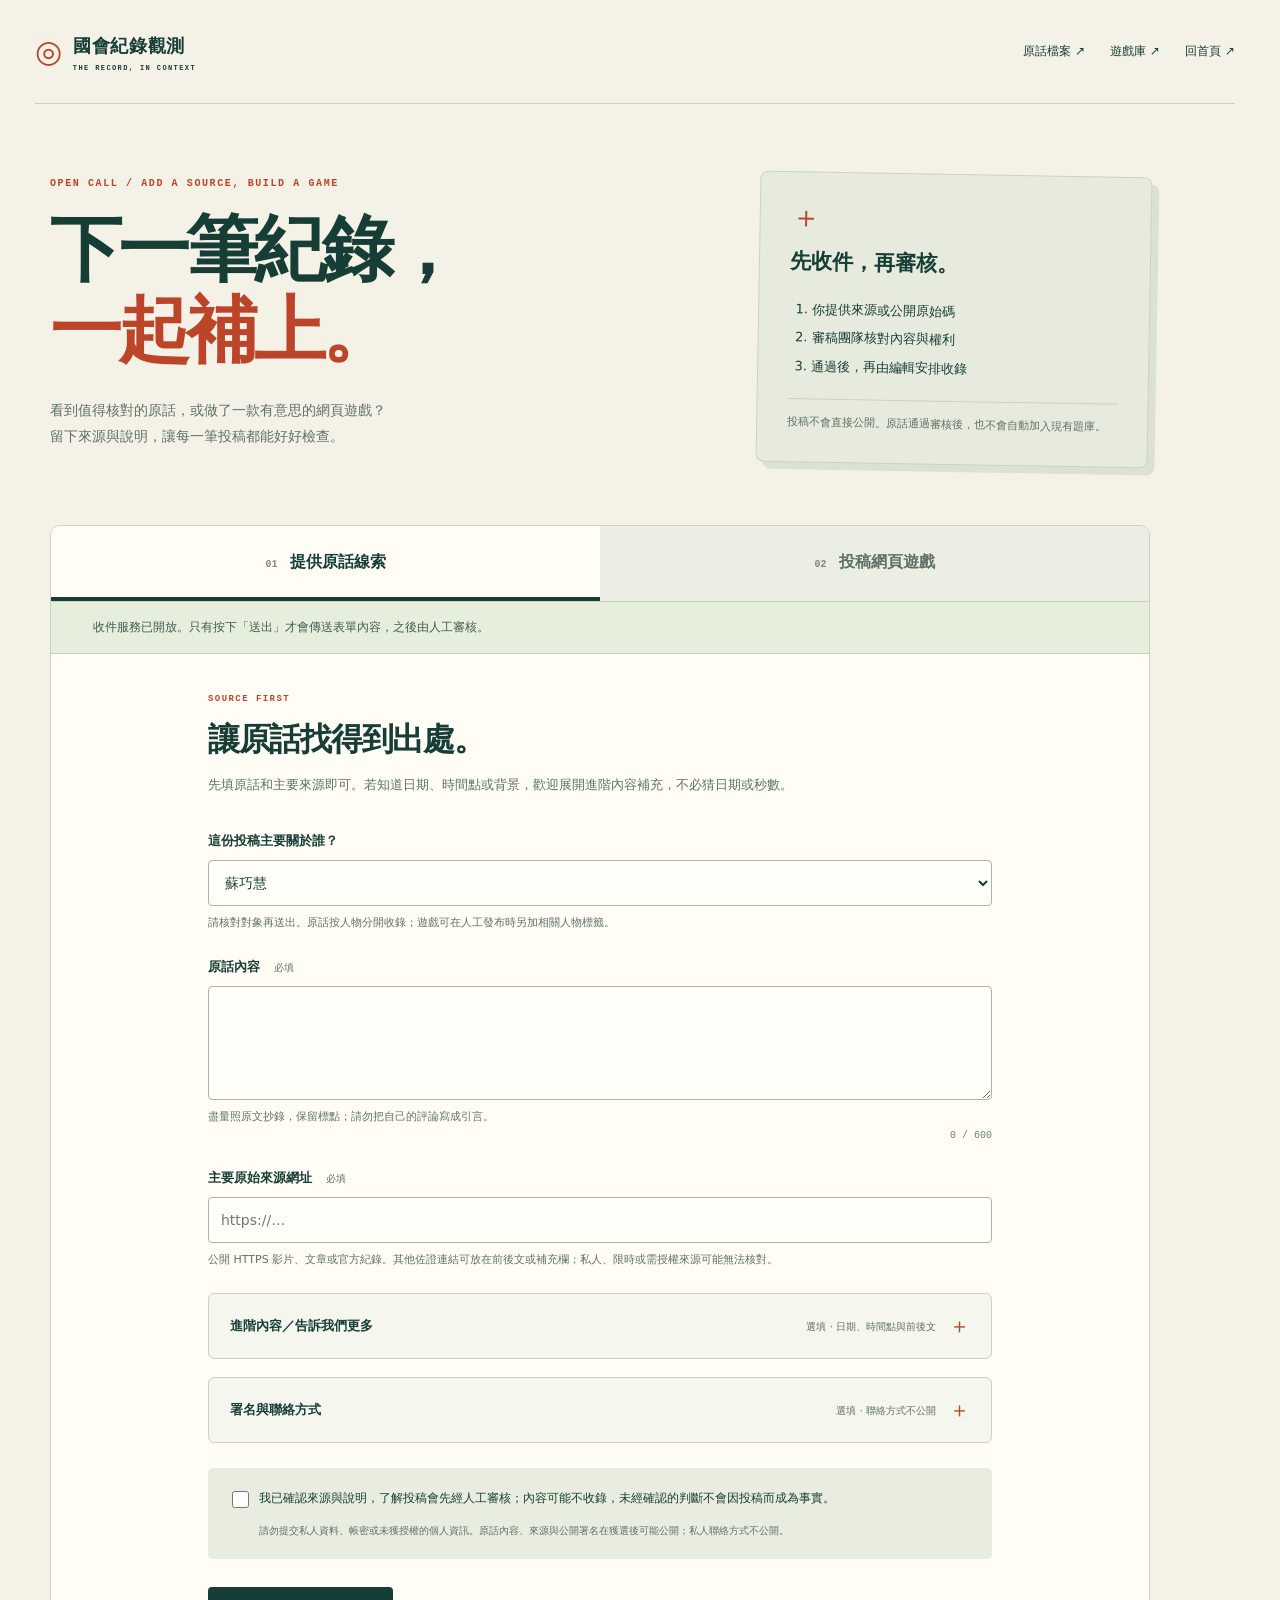
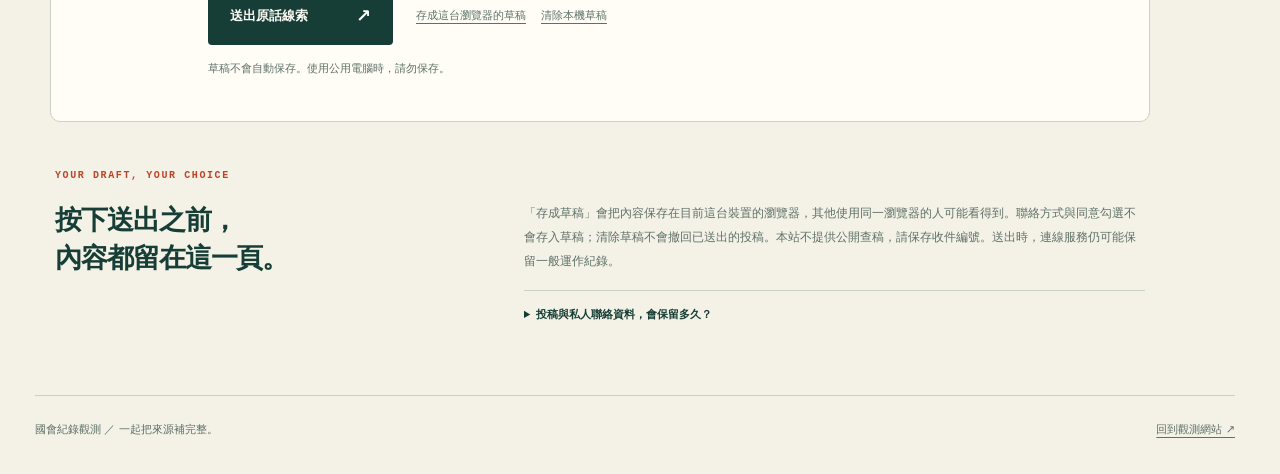
==== contribute/index.html @ 3428fed2 "Add private-reviewed multi-person contribution forms" ====
<!doctype html>
<html lang="zh-Hant">
<head>
  <meta charset="UTF-8">
  <meta name="viewport" content="width=device-width,initial-scale=1">
  <meta name="theme-color" content="#173e36">
  <meta name="referrer" content="no-referrer">
  <title>一起補上紀錄｜國會紀錄觀測</title>
  <meta name="description" content="提供可核對的原話來源，或投稿附公開原始碼的網頁遊戲。所有投稿先經人工審核。">
  <link rel="canonical" href="https://huiao-new-taipei.github.io/contribute/">
  <meta property="og:type" content="website"><meta property="og:locale" content="zh_TW">
  <meta property="og:title" content="一起補上紀錄｜國會紀錄觀測">
  <meta property="og:description" content="有原話來源，或做了一款網頁遊戲？把線索交給人工審核。">
  <meta property="og:url" content="https://huiao-new-taipei.github.io/contribute/">
  <meta property="og:image" content="https://huiao-new-taipei.github.io/assets/og-records.png">
  <meta name="twitter:card" content="summary_large_image">
  <link rel="stylesheet" href="/contribute/contribute.css?v=17">
  <script src="/contribute/core.js?v=17" defer></script>
  <script src="/contribute/form.js?v=17" defer></script>
</head>
<body data-subject-id="su-chiao-hui">
<a class="skip" href="#contribution">直接填寫投稿</a>
<header class="intake-header"><a class="wordmark" href="/"><span aria-hidden="true">◎</span><span>國會紀錄觀測<small>THE RECORD, IN CONTEXT</small></span></a><nav aria-label="主要導覽"><a href="/#statements">原話檔案 ↗</a><a href="/game/">遊戲庫 ↗</a><a href="/">回首頁 ↗</a></nav></header>
<main class="intake-shell">
  <section class="intake-hero"><div><p class="eyebrow">OPEN CALL / ADD A SOURCE, BUILD A GAME</p><h1>下一筆紀錄，<br><em>一起補上。</em></h1><p>看到值得核對的原話，或做了一款有意思的網頁遊戲？<br>留下來源與說明，讓每一筆投稿都能好好檢查。</p></div><aside class="process-card"><span class="process-mark" aria-hidden="true">＋</span><h2>先收件，再審核。</h2><ol><li>你提供來源或公開原始碼</li><li>審稿團隊核對內容與權利</li><li>通過後，再由編輯安排收錄</li></ol><p>投稿不會直接公開。原話通過審核後，也不會自動加入現有題庫。</p></aside></section>
  <section id="contribution" class="intake-panel" aria-labelledby="form-heading">
    <h2 id="form-heading" class="sr-only">選擇投稿類型並填寫</h2>
    <div class="type-tabs" role="tablist" aria-label="投稿類型"><button id="tab-quote" role="tab" type="button" aria-controls="panel-quote" aria-selected="true" tabindex="0"><span>01</span>提供原話線索</button><button id="tab-game" role="tab" type="button" aria-controls="panel-game" aria-selected="false" tabindex="-1"><span>02</span>投稿網頁遊戲</button></div>
    <div id="connection-status" class="connection-status" role="status">正在確認收件狀態。表單不會自動送出。</div>
    <noscript><p class="form-notice">這份表單需要啟用 JavaScript。啟用前無法傳送任何資料。</p></noscript>
    <div id="panel-quote" role="tabpanel" aria-labelledby="tab-quote">
      <form id="quote-form" data-kind="quote" novalidate>
        <div class="form-head"><p class="eyebrow">SOURCE FIRST</p><h2>讓原話找得到出處。</h2><p>先填原話和主要來源即可。若知道日期、時間點或背景，歡迎展開進階內容補充，不必猜日期或秒數。</p></div>
        <div class="error-summary" tabindex="-1" role="alert" hidden></div>
        <div class="field"><label for="quote-subjectId">這份投稿主要關於誰？</label><select id="quote-subjectId" name="subjectId" aria-describedby="quote-subjectId-hint"><option value="shen-pao-yang">沈伯洋</option><option value="su-chiao-hui">蘇巧慧</option></select><p id="quote-subjectId-hint" class="hint">請核對對象再送出。原話按人物分開收錄；遊戲可在人工發布時另加相關人物標籤。</p></div>
        <div class="field"><label for="quote-quote">原話內容 <span>必填</span></label><textarea id="quote-quote" name="quote" rows="4" maxlength="600" required aria-describedby="quote-quote-hint"></textarea><p id="quote-quote-hint" class="hint">盡量照原文抄錄，保留標點；請勿把自己的評論寫成引言。<span class="count" data-count="quote">0 / 600</span></p></div>
        <div class="field"><label for="quote-sourceUrl">主要原始來源網址 <span>必填</span></label><input id="quote-sourceUrl" name="sourceUrl" type="url" inputmode="url" maxlength="2048" placeholder="https://…" required aria-describedby="quote-sourceUrl-hint"><p id="quote-sourceUrl-hint" class="hint">公開 HTTPS 影片、文章或官方紀錄。其他佐證連結可放在前後文或補充欄；私人、限時或需授權來源可能無法核對。</p></div>
        <details class="optional-details" data-section="quote-info"><summary><span>進階內容／告訴我們更多</span><small>選填 · 日期、時間點與前後文</small></summary><div class="optional-content">
        <div class="date-grid"><div class="field"><label for="quote-sourceDate">發言／發表日期 <span>選填</span></label><input id="quote-sourceDate" name="sourceDate" type="date" min="1900-01-01" aria-describedby="quote-sourceDate-hint"><p id="quote-sourceDate-hint" class="hint">填內容發生的日期；若只知道轉載日，請在背景中註明。</p></div><label class="check date-unknown"><input name="dateUnknown" type="checkbox">日期尚不確定</label></div>
        <div class="field"><label for="quote-locator">影片時間點／原文位置 <span>選填</span></label><input id="quote-locator" name="locator" type="text" maxlength="240" placeholder="例如 12:34–13:05、文章第 4 段，或「尚待定位」" aria-describedby="quote-locator-hint"><p id="quote-locator-hint" class="hint">請說明如何找到這段話。無法確認秒數時，寫出段落或待查資訊即可。</p></div>
        <div class="field"><label for="quote-context">前後文與背景 <span>選填</span></label><textarea id="quote-context" name="context" rows="5" maxlength="2000" aria-describedby="quote-context-hint"></textarea><p id="quote-context-hint" class="hint">他在什麼場合、回答什麼問題？前後還說了什麼？請註明是本人發言、書面文字或媒體引述。<span class="count" data-count="context">0 / 2000</span></p></div>
        <div class="field"><label for="quote-note">為什麼值得收錄？／其他補充 <span>選填</span></label><textarea id="quote-note" name="note" rows="3" maxlength="1000" aria-describedby="quote-note-hint"></textarea><p id="quote-note-hint" class="hint">可以指出需要核對或補充的地方。評論與推論請和原句分開。<span class="count" data-count="note">0 / 1000</span></p></div>
        </div></details>
        <details class="optional-details" data-section="quote-identity"><summary><span>署名與聯絡方式</span><small>選填 · 聯絡方式不公開</small></summary><div class="optional-content">
        <fieldset class="identity-fields"><legend>署名與聯絡方式</legend><p class="hint">都可不填。公開署名和私人聯絡方式，分開處理。</p><div class="field"><label for="quote-creditName">希望公開顯示的署名 <span>選填</span></label><input id="quote-creditName" name="creditName" type="text" maxlength="60" autocomplete="off" aria-describedby="quote-creditName-hint"><p id="quote-creditName-hint" class="hint">可用暱稱，請勿放 Email 或網址；不填就不署名。</p></div><label class="check"><input name="creditConsent" type="checkbox">若內容獲選，我同意公開顯示這個署名。</label><div class="contact-grid"><div class="field"><label for="quote-contactKind">私人聯絡方式 <span>選填</span></label><select id="quote-contactKind" name="contactKind"><option value="email">Email</option><option value="url">公開聯絡網址</option></select></div><div class="field"><label for="quote-contactValue">Email／HTTPS 聯絡網址</label><input id="quote-contactValue" name="contactValue" type="text" maxlength="2048" autocomplete="off" aria-describedby="quote-contactValue-hint"><p id="quote-contactValue-hint" class="hint">只提供給審稿團隊，不公開，也不寫入本機草稿。</p></div></div><label class="check"><input name="contactConsent" type="checkbox">若有填聯絡方式，我同意審稿團隊私下保存，僅供本次投稿聯繫。</label></fieldset>
        </div></details>
        <div class="consent-block"><label class="check"><input name="reviewConsent" type="checkbox" required>我已確認來源與說明，了解投稿會先經人工審核；內容可能不收錄，未經確認的判斷不會因投稿而成為事實。</label><p>請勿提交私人資料、帳密或未獲授權的個人資訊。原話內容、來源與公開署名在獲選後可能公開；私人聯絡方式不公開。</p></div>
        <div class="honey" aria-hidden="true"><label for="quote-website">此欄請留空</label><input id="quote-website" name="website" type="text" tabindex="-1" autocomplete="off"></div>
        <div class="form-actions"><button class="submit-button" type="submit" disabled>送出原話線索 <span aria-hidden="true">↗</span></button><button type="button" data-action="save">存成這台瀏覽器的草稿</button><button type="button" data-action="clear">清除本機草稿</button></div><p class="draft-status hint" role="status">草稿不會自動保存。使用公用電腦時，請勿保存。</p><div class="submission-status" role="status" tabindex="-1" hidden></div>
      </form>
    </div>
    <div id="panel-game" role="tabpanel" aria-labelledby="tab-game" hidden>
      <form id="game-form" data-kind="game" novalidate>
        <div class="form-head"><p class="eyebrow">BUILD SOMETHING PLAYABLE</p><h2>把你的網頁遊戲，<br>放進下一個空位。</h2><p>填上名稱、簡介與公開原始碼，就能送出投稿。其他資訊可選填；這裡不會載入遠端遊戲或圖片。</p></div>
        <div class="error-summary" tabindex="-1" role="alert" hidden></div>
        <div class="field"><label for="game-subjectId">這份投稿主要關於誰？</label><select id="game-subjectId" name="subjectId" aria-describedby="game-subjectId-hint"><option value="shen-pao-yang">沈伯洋</option><option value="su-chiao-hui">蘇巧慧</option></select><p id="game-subjectId-hint" class="hint">請核對對象再送出。原話按人物分開收錄；遊戲可在人工發布時另加相關人物標籤。</p></div>
        <div class="field"><label for="game-title">遊戲名稱 <span>必填</span></label><input id="game-title" name="title" type="text" maxlength="100" required></div>
        <div class="field"><label for="game-summary">遊戲簡介與玩法 <span>必填</span></label><textarea id="game-summary" name="summary" rows="4" maxlength="1200" required aria-describedby="game-summary-hint"></textarea><p id="game-summary-hint" class="hint">玩家要做什麼、如何操作？若引用現實言論，請附上可核對來源。<span class="count" data-count="summary">0 / 1200</span></p></div>
        <div class="field"><label for="game-repoUrl">公開 GitHub 原始碼儲存庫 <span>必填</span></label><input id="game-repoUrl" name="repoUrl" type="url" inputmode="url" maxlength="2048" required placeholder="https://github.com/owner/repository" aria-describedby="game-repoUrl-hint"><p id="game-repoUrl-hint" class="hint">必須能在未登入時閱讀原始碼。請填專案首頁；私有儲存庫、壓縮檔或只有試玩頁不符合條件。審稿時會另行確認公開性。</p></div>
        <details class="optional-details" data-section="game-info"><summary><span>進階遊戲資訊／告訴我們更多</span><small>選填 · 試玩、封面、版本與授權</small></summary><div class="optional-content"><p class="optional-intro">現在不確定可以先留空。審稿時可能請你補上版本、素材與授權說明；投稿不代表已通過檢查。</p>
        <div class="field"><label for="game-commitSha">供審核的完整 commit SHA <span>選填</span></label><input id="game-commitSha" name="commitSha" type="text" maxlength="40" minlength="40" spellcheck="false" autocapitalize="off" placeholder="40 個十六進位字元" aria-describedby="game-commitSha-hint"><p id="game-commitSha-hint" class="hint">在 GitHub 的提交紀錄複製完整版本編號，不是 main、分支名或短編號。若有提供，會以這個固定版本核對。</p></div>
        <div class="field"><label for="game-gameUrl">第三方試玩網址 <span>選填</span></label><input id="game-gameUrl" name="gameUrl" type="url" inputmode="url" maxlength="2048" placeholder="https://…" aria-describedby="game-gameUrl-hint"><p id="game-gameUrl-hint" class="hint">沒有已部署版本也可以投稿；請在原始碼說明如何執行。若通過收錄，會以明確的第三方連結顯示，不內嵌執行。</p></div>
        <div class="field"><label for="game-screenshotUrl">PNG／JPG 封面來源網址 <span>選填</span></label><input id="game-screenshotUrl" name="screenshotUrl" type="url" inputmode="url" maxlength="2048" placeholder="https://…/cover.png" aria-describedby="game-screenshotUrl-hint"><p id="game-screenshotUrl-hint" class="hint">公開 HTTPS 圖片，網址路徑須以 .png、.jpg 或 .jpeg 結尾。此頁不會自動載入；公開封面須經審稿人核准並放到本站。</p></div>
        <div class="field"><label for="game-license">程式授權名稱／條款位置 <span>選填</span></label><input id="game-license" name="license" type="text" maxlength="120" placeholder="例如 MIT；LICENSE 檔案在專案根目錄" aria-describedby="game-license-hint"><p id="game-license-hint" class="hint">原始碼公開不代表可自由使用。請明列授權；授權不明時可能無法收錄。</p></div>
        <div class="field"><label for="game-assetRights">圖片、音樂、字型等素材的權利說明 <span>選填</span></label><textarea id="game-assetRights" name="assetRights" rows="4" maxlength="1200" aria-describedby="game-assetRights-hint"></textarea><p id="game-assetRights-hint" class="hint">列出自製或第三方素材、作者與授權來源；沒有外部素材也請寫明。<span class="count" data-count="assetRights">0 / 1200</span></p></div>
        <label class="check rights-confirm"><input name="rightsConfirmed" type="checkbox">我確認有權提供程式與素材供審核，並已如實列出授權及限制。</label>
        <div class="field"><label for="game-externalServices">外部服務與資料處理 <span>選填</span></label><textarea id="game-externalServices" name="externalServices" rows="3" maxlength="1000" aria-describedby="game-externalServices-hint"></textarea><p id="game-externalServices-hint" class="hint">是否連接外部 API、需登入、收集資料、分析追蹤或產生費用？請逐項說明；沒有就填「無」。<span class="count" data-count="externalServices">0 / 1000</span></p></div>
        <div class="field"><label for="game-note">其他補充 <span>選填</span></label><textarea id="game-note" name="note" rows="3" maxlength="1000" aria-describedby="game-note-hint"></textarea><p id="game-note-hint" class="hint">例如支援裝置、已知限制或需要協助的地方。<span class="count" data-count="note">0 / 1000</span></p></div>
        </div></details>
        <details class="optional-details" data-section="game-identity"><summary><span>署名與聯絡方式</span><small>選填 · 聯絡方式不公開</small></summary><div class="optional-content">
        <fieldset class="identity-fields"><legend>署名與聯絡方式</legend><p class="hint">都可不填。公開署名和私人聯絡方式，分開處理。</p><div class="field"><label for="game-creditName">希望公開顯示的署名 <span>選填</span></label><input id="game-creditName" name="creditName" type="text" maxlength="60" autocomplete="off" aria-describedby="game-creditName-hint"><p id="game-creditName-hint" class="hint">可用暱稱，請勿放 Email 或網址；不填就不署名。</p></div><label class="check"><input name="creditConsent" type="checkbox">若內容獲選，我同意公開顯示這個署名。</label><div class="contact-grid"><div class="field"><label for="game-contactKind">私人聯絡方式 <span>選填</span></label><select id="game-contactKind" name="contactKind"><option value="email">Email</option><option value="url">公開聯絡網址</option></select></div><div class="field"><label for="game-contactValue">Email／HTTPS 聯絡網址</label><input id="game-contactValue" name="contactValue" type="text" maxlength="2048" autocomplete="off" aria-describedby="game-contactValue-hint"><p id="game-contactValue-hint" class="hint">只提供給審稿團隊，不公開，也不寫入本機草稿。</p></div></div><label class="check"><input name="contactConsent" type="checkbox">若有填聯絡方式，我同意審稿團隊私下保存，僅供本次投稿聯繫。</label></fieldset>
        </div></details>
        <div class="consent-block"><label class="check"><input name="reviewConsent" type="checkbox" required>我了解遊戲會先經人工檢查，投稿不代表本站認可或保證收錄；程式、公開來源及署名在獲選後可能列於遊戲庫。</label><p>請勿提交金鑰、帳密或他人的私人資料。私人聯絡方式不公開。審核通過也不會在本站直接執行你的程式。</p></div>
        <div class="honey" aria-hidden="true"><label for="game-website">此欄請留空</label><input id="game-website" name="website" type="text" tabindex="-1" autocomplete="off"></div>
        <div class="form-actions"><button class="submit-button" type="submit" disabled>送出遊戲投稿 <span aria-hidden="true">↗</span></button><button type="button" data-action="save">存成這台瀏覽器的草稿</button><button type="button" data-action="clear">清除本機草稿</button></div><p class="draft-status hint" role="status">草稿不會自動保存。使用公用電腦時，請勿保存。</p><div class="submission-status" role="status" tabindex="-1" hidden></div>
      </form>
    </div>
  </section>
  <section class="privacy-note" aria-labelledby="privacy-heading"><p class="eyebrow">YOUR DRAFT, YOUR CHOICE</p><h2 id="privacy-heading">按下送出之前，<br>內容都留在這一頁。</h2><div><p>「存成草稿」會把內容保存在目前這台裝置的瀏覽器，其他使用同一瀏覽器的人可能看得到。聯絡方式與同意勾選不會存入草稿；清除草稿不會撤回已送出的投稿。本站不提供公開查稿，請保存收件編號。送出時，連線服務仍可能保留一般運作紀錄。</p><details class="privacy-terms"><summary>投稿與私人聯絡資料，會保留多久？</summary><p>未發布的投稿會在最後更新滿 90 天後開始分批清理，完成清理前仍可能保留。私人聯絡資料在收件 90 天後不再顯示。到期資料會在後續服務操作中分批清理，不保證在到期當下刪除。已發布遊戲的公開快照可繼續列在遊戲庫；公開快照不包含私人聯絡方式。</p><p>本機草稿由你自行清除，不受上述服務保留期限控制。請勿在投稿內容中夾帶私人聯絡資料，應填在專用聯絡欄位。</p></details></div></section>
</main><footer class="intake-footer"><span>國會紀錄觀測 ／ 一起把來源補完整。</span><a href="/">回到觀測網站 ↗</a></footer>
</body></html>
---- contribute/contribute.css ----
:root{--paper:#f4f1e6;--ink:#173e36;--muted:#5e7168;--line:#cbd2c4;--coral:#bc4429;--white:#fffdf6;--sage:#e6ebde}*{box-sizing:border-box}body{margin:0;background:var(--paper);color:var(--ink);font:16px/1.7 system-ui,-apple-system,'Microsoft JhengHei',sans-serif;-webkit-font-smoothing:antialiased}a{color:inherit;text-underline-offset:4px}button,input,textarea,select{font:inherit}button{cursor:pointer}button:disabled{cursor:not-allowed;opacity:.6}a:focus-visible,button:focus-visible,input:focus-visible,select:focus-visible,textarea:focus-visible,[tabindex='-1']:focus-visible{outline:3px solid var(--coral);outline-offset:4px}[hidden]{display:none!important}.sr-only{position:absolute;width:1px;height:1px;overflow:hidden;clip-path:inset(50%)}.skip{position:absolute;left:15px;top:-100px;padding:10px 18px;background:var(--ink);color:var(--white);z-index:10}.skip:focus{top:10px}.intake-header,.intake-footer{max-width:1200px;margin:0 auto;display:flex;justify-content:space-between;align-items:center;gap:24px;padding:25px 0;border-bottom:1px solid var(--line)}.wordmark{display:flex;gap:10px;align-items:center;font-size:18px;font-weight:800;text-decoration:none;letter-spacing:.04em}.wordmark>span:first-child{font-size:31px;color:var(--coral)}.wordmark small{display:block;font:600 7px ui-monospace,monospace;letter-spacing:.2em;margin-top:3px}.intake-header nav{display:flex;gap:25px;font-size:12px}.intake-header nav a{text-decoration:none}.intake-header nav a:hover{color:var(--coral)}.intake-shell{max-width:1100px;margin:0 auto;padding-bottom:70px}.intake-hero{display:grid;grid-template-columns:1.3fr .8fr;gap:70px;padding:70px 0 60px;align-items:center}.eyebrow{font:700 10px/1.7 ui-monospace,monospace;letter-spacing:.16em;margin:0 0 17px;color:var(--coral)}h1{font-size:clamp(48px,6vw,72px);line-height:1.13;letter-spacing:-.055em;margin:0 0 25px}h1 em{color:var(--coral);font-style:normal}.intake-hero>div>p:last-child{font-size:14px;color:var(--muted);line-height:1.9}.process-card{border:1px solid var(--line);background:var(--sage);padding:30px;border-radius:8px;transform:rotate(1deg);box-shadow:7px 7px 0 #dce2d2}.process-mark{font-size:30px;color:var(--coral);line-height:1}.process-card h2{font-size:21px;margin:9px 0 15px}.process-card ol{padding-left:23px;margin:0;font-size:13px;line-height:2.2}.process-card p{font-size:11px;color:var(--muted);border-top:1px solid var(--line);padding-top:14px;margin:17px 0 0}.intake-panel{border:1px solid var(--line);border-radius:10px;background:var(--white);overflow:hidden}.type-tabs{display:grid;grid-template-columns:1fr 1fr;border-bottom:1px solid var(--line);background:#eceee3}.type-tabs button{border:0;background:transparent;color:var(--muted);padding:22px;font-weight:750;font-size:16px;border-bottom:4px solid transparent;position:relative}.type-tabs button span{font:600 10px ui-monospace,monospace;margin-right:12px;color:#7c8d78}.type-tabs button[aria-selected=true]{background:var(--white);border-color:var(--ink);color:var(--ink)}.type-tabs button:focus-visible{outline-offset:-6px}.connection-status{padding:15px 42px;border-bottom:1px solid var(--line);background:#edf0e7;color:#425b4f;font-size:12px}.connection-status.offline{background:#f5e8d5;color:#70492d}.connection-status.online{background:#e6eedc}form{padding:38px 48px 42px;max-width:880px;margin:0 auto}.form-head{margin-bottom:34px}.form-head h2{font-size:32px;line-height:1.25;letter-spacing:-.04em;margin:0 0 15px}.form-head>p:last-child{color:var(--muted);font-size:13px;margin:0;max-width:660px}.form-head .eyebrow{font-size:9px;margin-bottom:12px}.field{margin:0 0 23px;min-width:0}.field label{font-size:13px;font-weight:750;display:block;margin-bottom:8px}.field label span{font-size:10px;font-weight:400;color:var(--muted);margin-left:9px}.field input,.field select,.field textarea{display:block;width:100%;min-height:46px;background:#fffef9;border:1px solid #a8b7a5;border-radius:4px;padding:10px 12px;color:var(--ink);font-size:14px;line-height:1.65}.field textarea{resize:vertical;min-height:100px}.field input:disabled{background:#e8ece3;color:#72806d}.field input[aria-invalid=true],.field textarea[aria-invalid=true],.field select[aria-invalid=true]{border-color:#b43926;background:#fff5ee}.hint{margin:7px 0 0;font-size:11px;line-height:1.8;color:var(--muted)}.hint .count{display:block;font:10px/1.7 ui-monospace,monospace;color:#6c8070;text-align:right}.field-error{color:#a63020;font-size:12px;margin:6px 0 0}.error-summary{border-left:4px solid #b43926;background:#fceee4;padding:16px 20px;margin-bottom:28px;color:#913222;font-size:12px}.error-summary h3{font-size:14px;margin:0 0 8px}.error-summary ul{padding-left:20px;margin:0}.error-summary a{color:inherit}.date-grid{display:grid;grid-template-columns:1.2fr 1fr;gap:25px;align-items:start}.date-unknown{margin-top:39px!important}.check{display:flex;gap:10px;align-items:flex-start;font-size:12px;font-weight:500;line-height:1.8;cursor:pointer;margin:14px 0}.check input{accent-color:var(--ink);width:17px;height:17px;flex:0 0 17px;margin:3px 0 0}.check:has([aria-invalid=true]){color:#a63020}.identity-fields{border:1px solid var(--line);border-radius:6px;padding:22px 25px;margin:34px 0 25px;min-width:0;background:#f4f5ec}.identity-fields legend{font-size:14px;font-weight:750;padding:0 9px}.identity-fields>.hint{margin:0 0 19px}.identity-fields .field{margin-bottom:14px}.contact-grid{display:grid;grid-template-columns:.55fr 1.3fr;gap:16px;margin-top:24px}.consent-block{padding:20px 24px;border-radius:5px;background:#e9eddf}.consent-block .check{margin:0}.consent-block p{font-size:10px;color:var(--muted);margin:12px 0 0 27px}.rights-confirm{margin:-7px 0 26px}.honey{position:absolute;left:-10000px;width:1px;height:1px;overflow:hidden}.form-actions{display:flex;align-items:center;flex-wrap:wrap;gap:15px;margin-top:28px}.form-actions button{background:transparent;border:0;text-decoration:underline;text-underline-offset:4px;font-size:11px;color:var(--muted);padding:9px 0;min-height:42px}.form-actions .submit-button{display:flex;justify-content:space-between;align-items:center;gap:25px;background:var(--ink);color:var(--white);border-radius:4px;padding:14px 22px;font-weight:700;font-size:13px;text-decoration:none;margin-right:8px;min-width:185px}.form-actions .submit-button span{font-size:18px}.draft-status{margin-top:14px}.submission-status{padding:22px 25px;border:1px solid #7e9b72;border-radius:6px;margin-top:24px;background:#edf3e5;overflow-wrap:anywhere}.submission-status h3{font-size:18px;margin:0 0 12px}.submission-status p{font-size:12px;margin:8px 0}.submission-status .receipt-id{font:13px/1.8 ui-monospace,monospace;user-select:all}.submission-status button{border:1px solid var(--ink);border-radius:3px;background:transparent;padding:8px 15px;margin-top:10px;color:var(--ink);font-size:12px}.submission-status.failure{border-color:#c99973;background:#fcf0df;color:#734a2c}.form-notice{padding:15px 35px}.privacy-note{padding:45px 5px 0;display:grid;grid-template-columns:1fr 1.5fr;gap:0 55px}.privacy-note .eyebrow{grid-column:1/-1}.privacy-note h2{font-size:27px;line-height:1.4;letter-spacing:-.04em;margin:0}.privacy-note>p:last-child{font-size:12px;line-height:2;color:var(--muted);margin:0}.intake-footer{border-top:1px solid var(--line);border-bottom:0;padding-bottom:35px;font-size:11px;color:var(--muted)}
.privacy-note>div>p{font-size:12px;line-height:2;color:var(--muted);margin:0}.privacy-terms{margin-top:17px;border-top:1px solid var(--line);padding-top:15px;font-size:11px;color:var(--muted)}.privacy-terms summary{cursor:pointer;color:var(--ink);font-weight:650}.privacy-terms p{font-size:11px;line-height:1.9;margin:12px 0 0}.privacy-terms summary:focus-visible{outline:3px solid var(--coral);outline-offset:4px}
.optional-details{border:1px solid var(--line);border-radius:6px;background:#f5f6ee;margin:0 0 18px;overflow:clip}.optional-details>summary{display:flex;align-items:center;justify-content:space-between;gap:13px;cursor:pointer;list-style:none;min-height:64px;padding:17px 21px;color:var(--ink)}.optional-details>summary::-webkit-details-marker{display:none}.optional-details>summary>span{font-size:13px;font-weight:750;line-height:1.6}.optional-details>summary>small{font-size:10px;line-height:1.7;color:var(--muted);margin-left:auto;text-align:right}.optional-details>summary:after{content:'＋';font-size:21px;line-height:1;color:var(--coral);flex:0 0 auto}.optional-details[open]>summary{border-bottom:1px solid var(--line)}.optional-details[open]>summary:after{content:'−'}.optional-details>summary:focus-visible{outline:3px solid var(--coral);outline-offset:-5px}.optional-content{padding:25px 22px 4px;background:var(--white)}.optional-content .identity-fields{margin:0 0 17px;border:0;padding:0;background:transparent}.optional-content .identity-fields legend{padding:0;margin-bottom:13px;font-size:13px}.optional-intro{font-size:11px;color:var(--muted);line-height:1.9;margin:0 0 24px}.optional-details:has([aria-invalid=true])>summary{color:#a63020}.optional-details+.consent-block{margin-top:25px}
@media(max-width:580px){.optional-details{margin-bottom:14px}.optional-details>summary{display:grid;grid-template-columns:1fr auto;gap:2px 10px;padding:15px;min-height:69px}.optional-details>summary>span{font-size:12px}.optional-details>summary>small{grid-column:1;grid-row:2;margin:0;text-align:left;font-size:9px}.optional-details>summary:after{grid-column:2;grid-row:1/3;font-size:23px}.optional-content{padding:23px 15px 2px}.optional-content .identity-fields{padding:0}.optional-intro{font-size:10px}.privacy-note>div>p{font-size:11px}}
@media(max-width:1280px){.intake-header,.intake-footer{margin-left:35px;margin-right:35px}.intake-shell{margin-left:50px;margin-right:50px}}
@media(max-width:800px){.intake-hero{gap:35px;padding:50px 0 40px;grid-template-columns:1.3fr 1fr}h1{font-size:52px}.intake-hero>div>p:last-child{font-size:12px}.process-card{padding:23px}.process-card ol{font-size:11px}.intake-shell{margin-left:30px;margin-right:30px}form{padding:30px}.connection-status{padding:14px 30px}.privacy-note{gap:0 30px}.form-actions{gap:12px}.form-actions button{font-size:10px}}
@media(max-width:580px){.intake-header,.intake-footer{margin-left:20px;margin-right:20px}.intake-header{padding:20px 0;gap:12px}.wordmark{font-size:14px;gap:7px}.wordmark>span:first-child{font-size:24px}.wordmark small{font-size:5px}.intake-header nav{gap:12px;font-size:10px}.intake-header nav a:first-child{display:none}.intake-shell{margin-left:16px;margin-right:16px;padding-bottom:45px}.intake-hero{grid-template-columns:1fr;gap:23px;padding:35px 5px 33px}h1{font-size:49px;line-height:1.1;margin-bottom:20px}.intake-hero>div>p:last-child{font-size:12px}.eyebrow{font-size:8px}.process-card{transform:none;padding:21px;box-shadow:4px 4px 0 #dce2d2}.process-card h2{font-size:18px;display:inline;margin-left:10px}.process-mark{font-size:24px}.process-card ol{font-size:12px;margin-top:12px}.process-card p{font-size:10px}.type-tabs button{font-size:13px;padding:18px 7px}.type-tabs button span{margin-right:5px;font-size:9px}form{padding:27px 20px 30px}.connection-status{padding:13px 20px;font-size:11px}.form-head h2{font-size:29px}.form-head>p:last-child{font-size:12px}.field label{font-size:12px}.field label span{font-size:9px;margin-left:6px}.field input,.field textarea,.field select{font-size:16px}.hint{font-size:10px}.date-grid{grid-template-columns:1fr;gap:0}.date-grid .field{margin-bottom:6px}.date-unknown{margin:7px 0 25px!important}.contact-grid{grid-template-columns:1fr;gap:0}.identity-fields{padding:19px 15px;margin-top:29px}.identity-fields legend{font-size:13px}.check{font-size:11px}.consent-block{padding:17px 15px}.consent-block p{margin-left:0}.form-actions{display:grid;grid-template-columns:1fr 1fr;gap:9px}.form-actions .submit-button{grid-column:1/-1;margin:0;justify-content:center;gap:30px;font-size:13px}.form-actions button{font-size:10px}.privacy-note{display:block;padding:35px 5px 0}.privacy-note h2{font-size:26px;margin-bottom:15px}.privacy-note>p:last-child{font-size:11px}.intake-footer{font-size:10px;align-items:flex-start}.submission-status{padding:19px}.submission-status h3{font-size:17px}}
@media(prefers-reduced-motion:reduce){*{scroll-behavior:auto!important}}
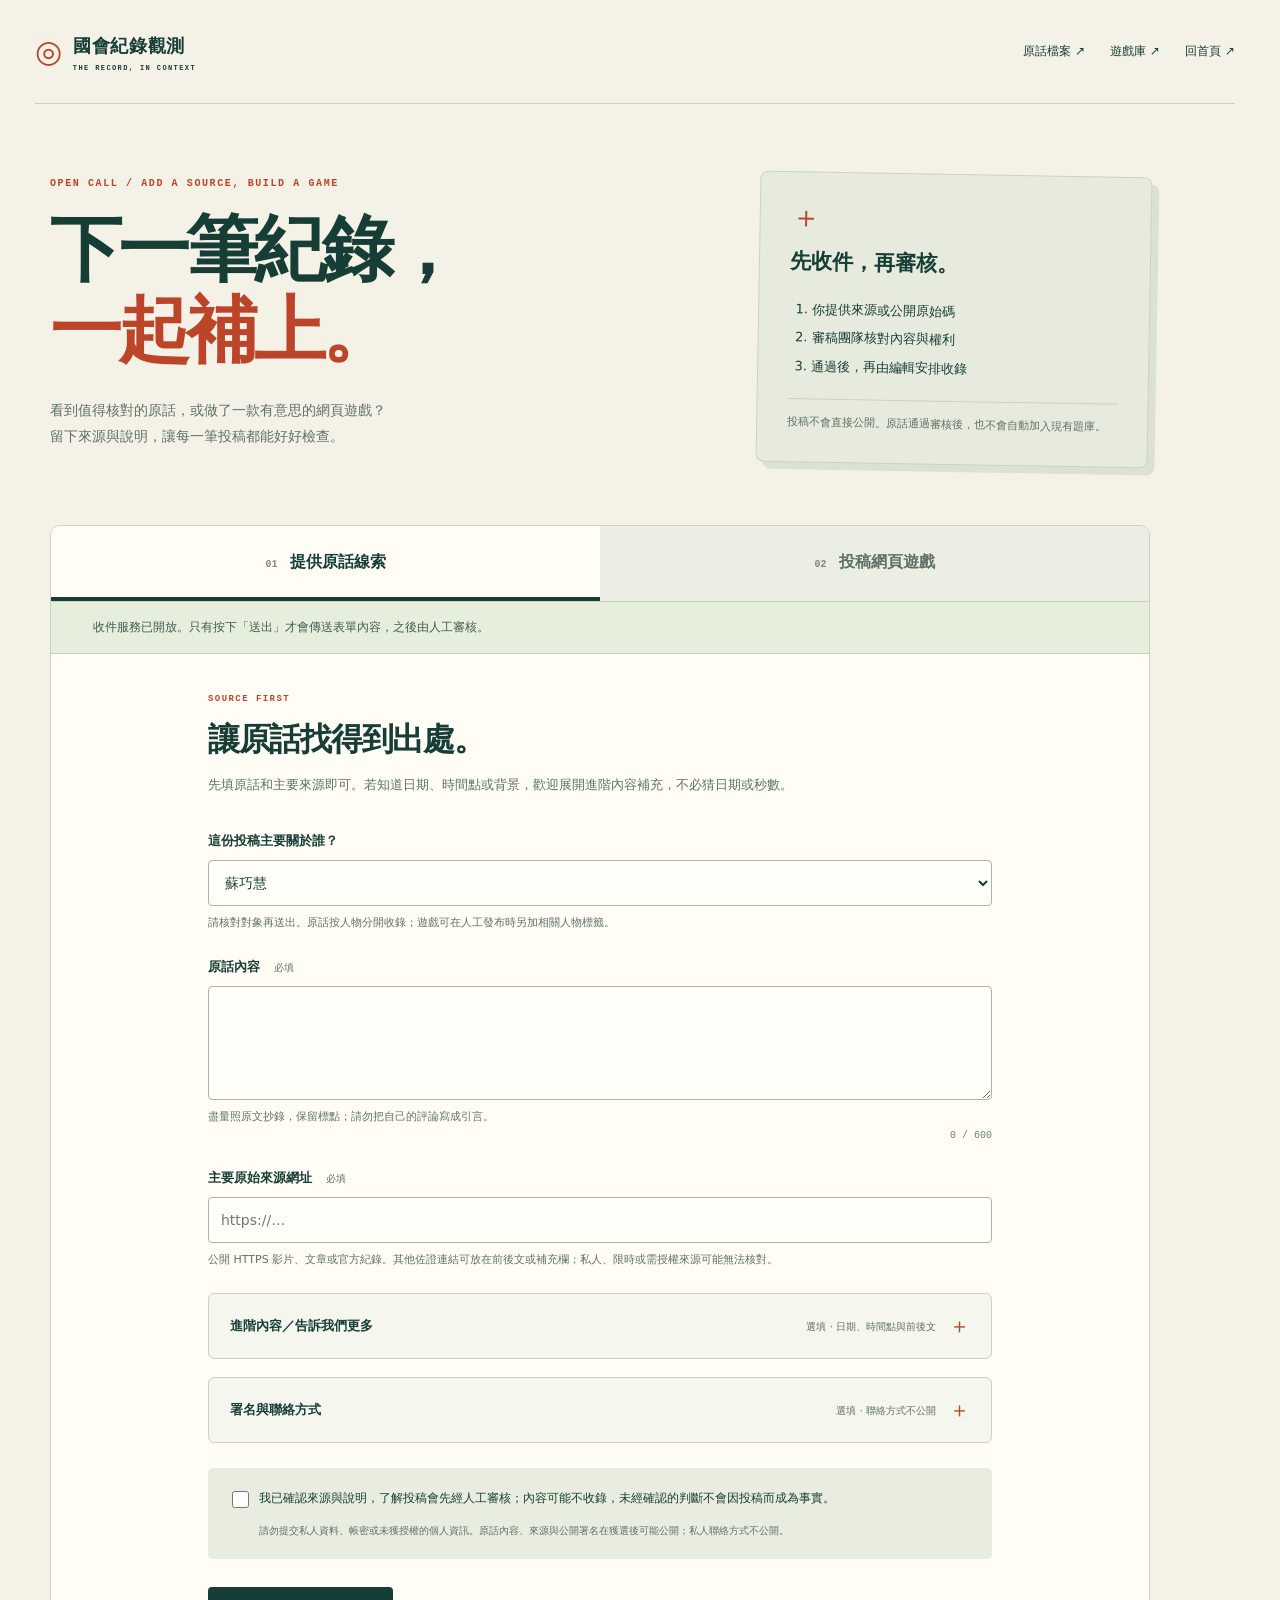
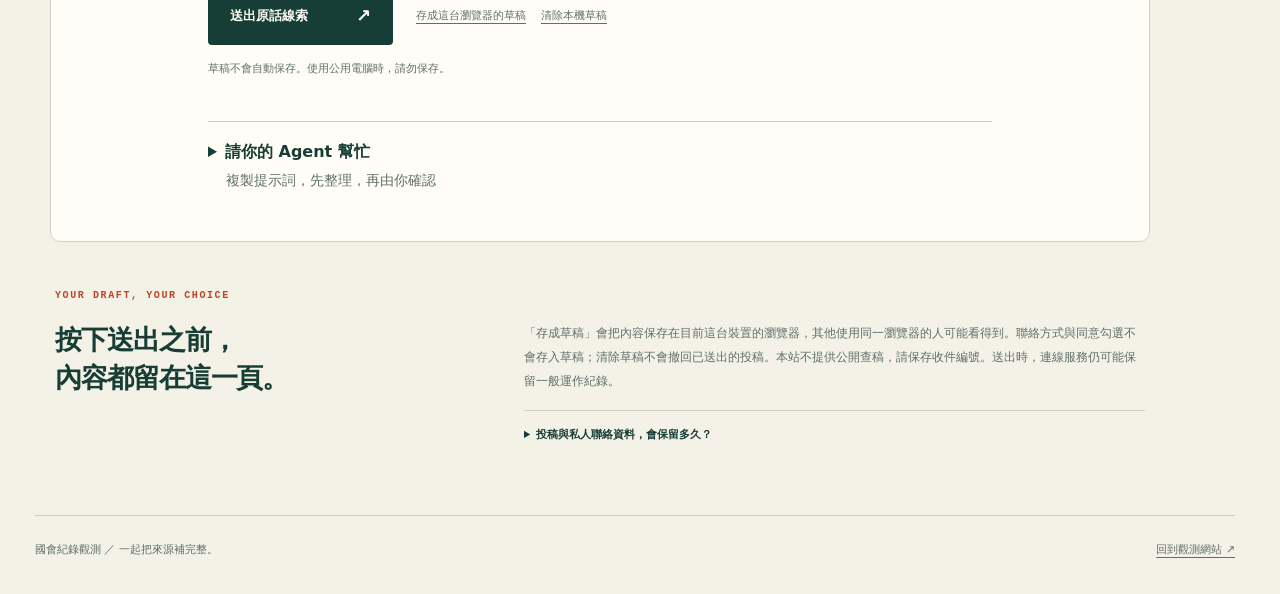
==== commit 834deda8: "Add optional Agent contribution prompts v5" ====
--- a/contribute/index.html
+++ b/contribute/index.html
@@ -14,9 +14,10 @@
   <meta property="og:url" content="https://huiao-new-taipei.github.io/contribute/">
   <meta property="og:image" content="https://huiao-new-taipei.github.io/assets/og-records.png">
   <meta name="twitter:card" content="summary_large_image">
-  <link rel="stylesheet" href="/contribute/contribute.css?v=17">
+  <link rel="stylesheet" href="/contribute/contribute.css?v=34">
   <script src="/contribute/core.js?v=17" defer></script>
   <script src="/contribute/form.js?v=17" defer></script>
+  <script src="/contribute/agent-help.js?v=34" defer></script>
 </head>
 <body data-subject-id="su-chiao-hui">
 <a class="skip" href="#contribution">直接填寫投稿</a>
@@ -48,6 +49,19 @@
         <div class="honey" aria-hidden="true"><label for="quote-website">此欄請留空</label><input id="quote-website" name="website" type="text" tabindex="-1" autocomplete="off"></div>
         <div class="form-actions"><button class="submit-button" type="submit" disabled>送出原話線索 <span aria-hidden="true">↗</span></button><button type="button" data-action="save">存成這台瀏覽器的草稿</button><button type="button" data-action="clear">清除本機草稿</button></div><p class="draft-status hint" role="status">草稿不會自動保存。使用公用電腦時，請勿保存。</p><div class="submission-status" role="status" tabindex="-1" hidden></div>
       </form>
+      <details class="agent-helper" data-agent-kind="quote">
+        <summary><span>請你的 Agent 幫忙</span><small>複製提示詞，先整理，再由你確認</small></summary>
+        <div class="agent-helper-content"><label for="agent-quote-prompt">貼給他：</label>
+          <textarea id="agent-quote-prompt" class="agent-helper-prompt" readonly rows="6" spellcheck="false" aria-describedby="agent-quote-hint">請幫我整理蘇巧慧值得核對的本人原話，準備投稿到國會紀錄觀測。
+先看原話檔案：https://huiao-new-taipei.github.io/#statements。同一事件只整理一筆，避免重複；無法確認是否已收錄時請註明。
+優先找本人完整文章、完整影片或官方逐字稿。請列出：逐字原句、發言／發表日期、場合與前後文、完整公開 HTTPS 來源；影片附起訖時間，不能確認就寫「待查」，不要猜。
+分成表單欄位：原話（600 字內）、主要來源、日期、時間點／位置、前後文、補充。評論與推論另列，不得捏造、拼接，或把他人的引述當作已核實的本人原話。
+可幫我填入：https://huiao-new-taipei.github.io/contribute/?type=quote&amp;subject=su-chiao-hui，先停在草稿讓我確認。未獲我明確授權，不要勾選同意或送出。
+聯絡方式可不填；若我提供，只填私人聯絡欄，勿放進原話、補充或公開署名。</textarea>
+          <div class="agent-helper-actions"><button type="button" data-copy-agent-prompt disabled>複製提示詞</button><span class="agent-helper-status" role="status" aria-live="polite"></span></div>
+          <p id="agent-quote-hint">只複製這段提示詞，不會帶走你已填的內容，也不會送出投稿。</p>
+        </div>
+      </details>
     </div>
     <div id="panel-game" role="tabpanel" aria-labelledby="tab-game" hidden>
       <form id="game-form" data-kind="game" novalidate>
@@ -74,6 +88,19 @@
         <div class="honey" aria-hidden="true"><label for="game-website">此欄請留空</label><input id="game-website" name="website" type="text" tabindex="-1" autocomplete="off"></div>
         <div class="form-actions"><button class="submit-button" type="submit" disabled>送出遊戲投稿 <span aria-hidden="true">↗</span></button><button type="button" data-action="save">存成這台瀏覽器的草稿</button><button type="button" data-action="clear">清除本機草稿</button></div><p class="draft-status hint" role="status">草稿不會自動保存。使用公用電腦時，請勿保存。</p><div class="submission-status" role="status" tabindex="-1" hidden></div>
       </form>
+      <details class="agent-helper" data-agent-kind="game">
+        <summary><span>請你的 Agent 幫忙</span><small>複製提示詞，先整理，再由你確認</small></summary>
+        <div class="agent-helper-content"><label for="agent-game-prompt">貼給他：</label>
+          <textarea id="agent-game-prompt" class="agent-helper-prompt" readonly rows="6" spellcheck="false" aria-describedby="agent-game-hint">請幫我為蘇巧慧準備一份網頁遊戲投稿。先確認我的玩法與素材，不得替真實人物編造發言。
+已有作品：整理名稱（100 字內）、簡介與操作（1200 字內）、免登入可讀的公開 GitHub 專案首頁；若有，再補試玩網址、完整 commit SHA、程式／素材授權與外部服務／資料處理說明。引用現實言論時，附完整來源、日期、影片時間點與前後文。
+作品表單：https://huiao-new-taipei.github.io/contribute/?type=game&amp;subject=su-chiao-hui
+只有點子：不需要假造 repo，把玩法、操作、計分、裝置與來源整理為 4000 字內 prompt，填好點子表單：https://puwa.taipei/contribute/?type=idea&amp;subject=su-chiao-hui
+先讓我確認草稿；未獲我明確授權，不要公開 repo、部署、勾選同意或送出。聯絡方式可不填；若我提供，只填私人聯絡欄，不要混入公開內容。
+投稿先經人工審核，點子不保證製作，作品也不會自動上架。</textarea>
+          <div class="agent-helper-actions"><button type="button" data-copy-agent-prompt disabled>複製提示詞</button><span class="agent-helper-status" role="status" aria-live="polite"></span></div>
+          <p id="agent-game-hint">只複製這段提示詞，不會帶走你已填的內容，也不會送出投稿。</p>
+        </div>
+      </details>
     </div>
   </section>
   <section class="privacy-note" aria-labelledby="privacy-heading"><p class="eyebrow">YOUR DRAFT, YOUR CHOICE</p><h2 id="privacy-heading">按下送出之前，<br>內容都留在這一頁。</h2><div><p>「存成草稿」會把內容保存在目前這台裝置的瀏覽器，其他使用同一瀏覽器的人可能看得到。聯絡方式與同意勾選不會存入草稿；清除草稿不會撤回已送出的投稿。本站不提供公開查稿，請保存收件編號。送出時，連線服務仍可能保留一般運作紀錄。</p><details class="privacy-terms"><summary>投稿與私人聯絡資料，會保留多久？</summary><p>未發布的投稿會在最後更新滿 90 天後開始分批清理，完成清理前仍可能保留。私人聯絡資料在收件 90 天後不再顯示。到期資料會在後續服務操作中分批清理，不保證在到期當下刪除。已發布遊戲的公開快照可繼續列在遊戲庫；公開快照不包含私人聯絡方式。</p><p>本機草稿由你自行清除，不受上述服務保留期限控制。請勿在投稿內容中夾帶私人聯絡資料，應填在專用聯絡欄位。</p></details></div></section>
--- a/contribute/contribute.css
+++ b/contribute/contribute.css
@@ -6,3 +6,19 @@
 @media(max-width:800px){.intake-hero{gap:35px;padding:50px 0 40px;grid-template-columns:1.3fr 1fr}h1{font-size:52px}.intake-hero>div>p:last-child{font-size:12px}.process-card{padding:23px}.process-card ol{font-size:11px}.intake-shell{margin-left:30px;margin-right:30px}form{padding:30px}.connection-status{padding:14px 30px}.privacy-note{gap:0 30px}.form-actions{gap:12px}.form-actions button{font-size:10px}}
 @media(max-width:580px){.intake-header,.intake-footer{margin-left:20px;margin-right:20px}.intake-header{padding:20px 0;gap:12px}.wordmark{font-size:14px;gap:7px}.wordmark>span:first-child{font-size:24px}.wordmark small{font-size:5px}.intake-header nav{gap:12px;font-size:10px}.intake-header nav a:first-child{display:none}.intake-shell{margin-left:16px;margin-right:16px;padding-bottom:45px}.intake-hero{grid-template-columns:1fr;gap:23px;padding:35px 5px 33px}h1{font-size:49px;line-height:1.1;margin-bottom:20px}.intake-hero>div>p:last-child{font-size:12px}.eyebrow{font-size:8px}.process-card{transform:none;padding:21px;box-shadow:4px 4px 0 #dce2d2}.process-card h2{font-size:18px;display:inline;margin-left:10px}.process-mark{font-size:24px}.process-card ol{font-size:12px;margin-top:12px}.process-card p{font-size:10px}.type-tabs button{font-size:13px;padding:18px 7px}.type-tabs button span{margin-right:5px;font-size:9px}form{padding:27px 20px 30px}.connection-status{padding:13px 20px;font-size:11px}.form-head h2{font-size:29px}.form-head>p:last-child{font-size:12px}.field label{font-size:12px}.field label span{font-size:9px;margin-left:6px}.field input,.field textarea,.field select{font-size:16px}.hint{font-size:10px}.date-grid{grid-template-columns:1fr;gap:0}.date-grid .field{margin-bottom:6px}.date-unknown{margin:7px 0 25px!important}.contact-grid{grid-template-columns:1fr;gap:0}.identity-fields{padding:19px 15px;margin-top:29px}.identity-fields legend{font-size:13px}.check{font-size:11px}.consent-block{padding:17px 15px}.consent-block p{margin-left:0}.form-actions{display:grid;grid-template-columns:1fr 1fr;gap:9px}.form-actions .submit-button{grid-column:1/-1;margin:0;justify-content:center;gap:30px;font-size:13px}.form-actions button{font-size:10px}.privacy-note{display:block;padding:35px 5px 0}.privacy-note h2{font-size:26px;margin-bottom:15px}.privacy-note>p:last-child{font-size:11px}.intake-footer{font-size:10px;align-items:flex-start}.submission-status{padding:19px}.submission-status h3{font-size:17px}}
 @media(prefers-reduced-motion:reduce){*{scroll-behavior:auto!important}}
+
+/* Agent help stays outside submission forms and is closed until requested. */
+.agent-helper{width:calc(100% - 96px);max-width:784px;margin:0 auto 32px;border-top:1px solid var(--line);color:var(--ink)}
+.agent-helper>summary{display:list-item;cursor:pointer;padding:16px 0;min-height:48px}
+.agent-helper>summary>span{font-size:16px;font-weight:700}
+.agent-helper>summary>small{display:block;margin:4px 0 0 18px;font-size:14px;line-height:1.7;color:var(--muted)}
+.agent-helper-content{padding:4px 0 8px}
+.agent-helper-content>label{display:block;font-size:16px;font-weight:650;margin-bottom:9px}
+.agent-helper-prompt{display:block;width:100%;min-width:0;box-sizing:border-box;resize:vertical;max-height:360px;border:1px solid var(--line);border-radius:8px;background:var(--white);color:var(--ink);padding:14px;font-family:inherit;font-size:16px;line-height:1.8;overflow:auto}
+.agent-helper-actions{display:flex;flex-wrap:wrap;align-items:center;gap:10px 16px;margin-top:12px}
+.agent-helper-actions button{min-height:44px;border:1px solid var(--ink);border-radius:7px;background:transparent;color:var(--ink);padding:9px 15px;font:inherit;font-size:15px;font-weight:650}
+.agent-helper-status,.agent-helper-content>p{font-size:14px;line-height:1.8;color:var(--muted)}
+.agent-helper-content>p{margin:10px 0 0}
+.agent-helper :is(summary,button,textarea):focus-visible{outline:3px solid var(--coral);outline-offset:4px}
+@media(max-width:800px){.agent-helper{width:calc(100% - 60px)}}
+@media(max-width:580px){.agent-helper{width:calc(100% - 40px);margin-bottom:24px}.agent-helper-prompt{max-height:300px}}
